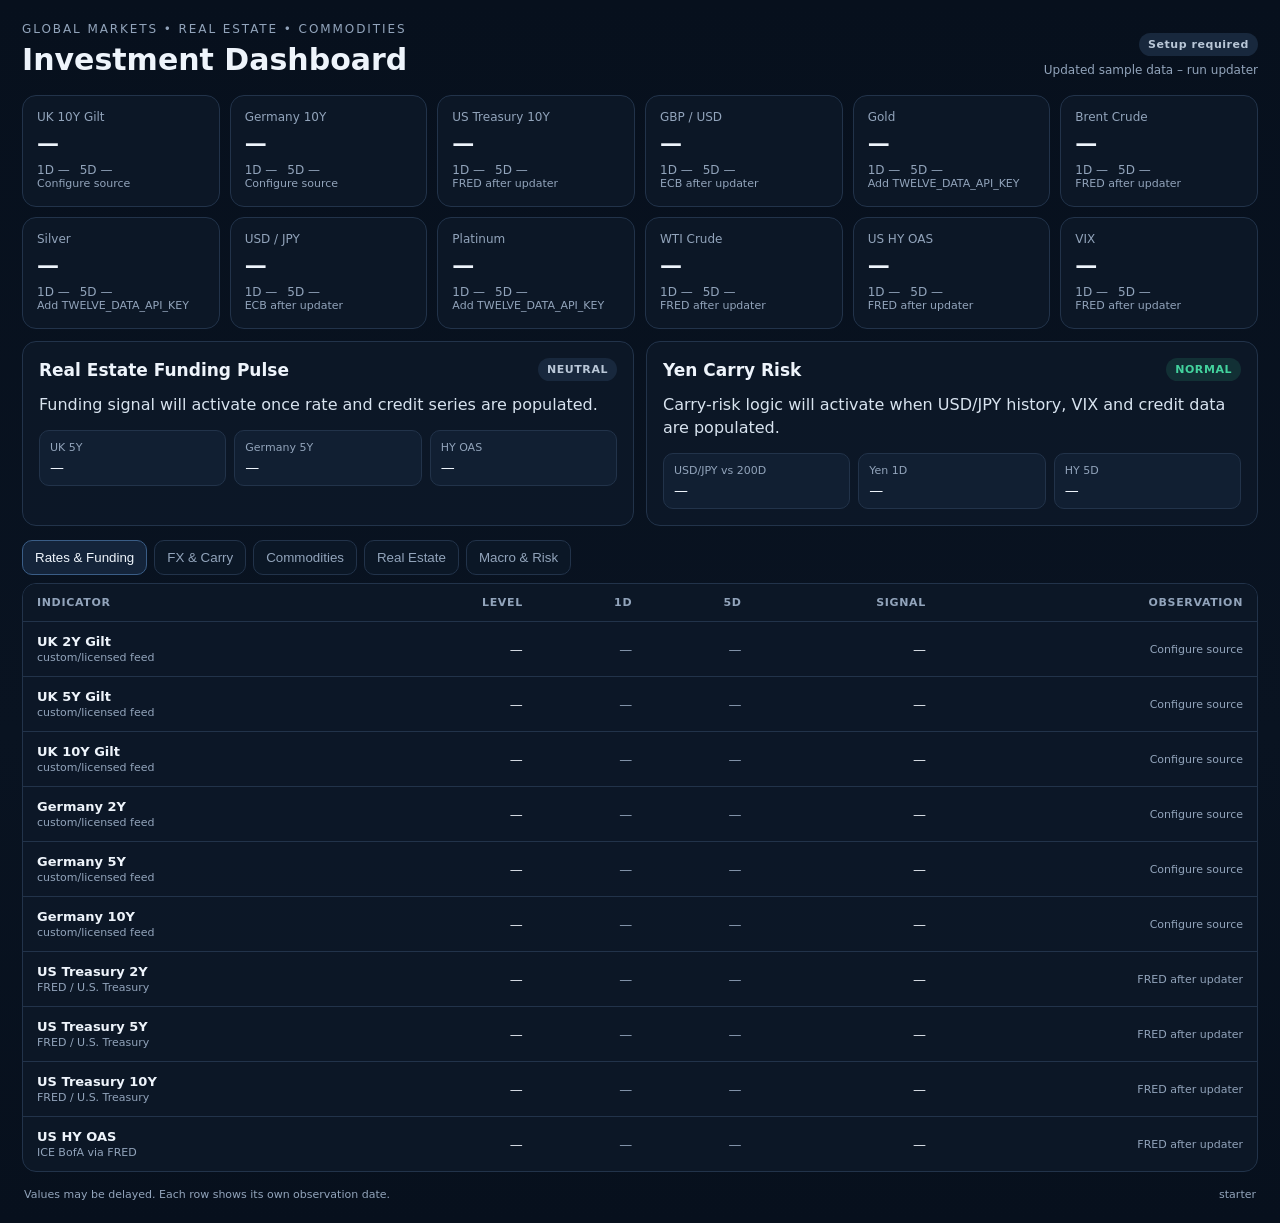
==== index.html @ 0cb86e8f "Add files via upload" ====
<!doctype html>
<html lang="en">
<head>
  <meta charset="utf-8" />
  <meta name="viewport" content="width=device-width, initial-scale=1" />
  <meta name="theme-color" content="#0b1220" />
  <title>Market & Real Estate Dashboard</title>
  <link rel="stylesheet" href="assets/dashboard.css" />
</head>
<body>
  <main class="shell">
    <header class="topbar">
      <div>
        <p class="eyebrow">GLOBAL MARKETS • REAL ESTATE • COMMODITIES</p>
        <h1>Investment Dashboard</h1>
      </div>
      <div class="status-wrap">
        <span id="market-status" class="pill neutral">Loading</span>
        <div class="asof" id="asof">As of —</div>
      </div>
    </header>

    <section class="headline-grid" id="headline-grid"></section>

    <section class="signal-row">
      <article class="panel signal-panel">
        <div class="panel-head"><h2>Real Estate Funding Pulse</h2><span id="re-signal" class="pill neutral">—</span></div>
        <p id="re-summary" class="summary">Loading funding conditions…</p>
        <div class="mini-grid" id="re-drivers"></div>
      </article>
      <article class="panel signal-panel">
        <div class="panel-head"><h2>Yen Carry Risk</h2><span id="carry-signal" class="pill neutral">—</span></div>
        <p id="carry-summary" class="summary">Loading carry indicators…</p>
        <div class="mini-grid" id="carry-drivers"></div>
      </article>
    </section>

    <nav class="tabs" aria-label="Dashboard sections">
      <button class="tab active" data-tab="rates">Rates & Funding</button>
      <button class="tab" data-tab="fx">FX & Carry</button>
      <button class="tab" data-tab="commodities">Commodities</button>
      <button class="tab" data-tab="realestate">Real Estate</button>
      <button class="tab" data-tab="risk">Macro & Risk</button>
    </nav>

    <section id="tab-content" class="panel table-panel"></section>

    <footer>
      <span>Values may be delayed. Each row shows its own observation date.</span>
      <span id="build-id"></span>
    </footer>
  </main>
  <script src="assets/dashboard.js"></script>
</body>
</html>
---- assets/dashboard.css ----
:root{color-scheme:dark;--bg:#07101d;--panel:#0d1828;--panel2:#111f32;--text:#eef4fb;--muted:#92a4bb;--line:#22334a;--green:#43d39e;--amber:#f1b84b;--red:#ff6b6b;--blue:#73a7ff}
*{box-sizing:border-box}body{margin:0;background:linear-gradient(180deg,#07101d,#091321 60%,#07101d);color:var(--text);font-family:Inter,ui-sans-serif,system-ui,-apple-system,BlinkMacSystemFont,"Segoe UI",sans-serif}.shell{max-width:1320px;margin:auto;padding:22px}.topbar{display:flex;justify-content:space-between;gap:24px;align-items:flex-end;margin-bottom:18px}.eyebrow{font-size:12px;letter-spacing:.16em;color:var(--muted);margin:0 0 6px}h1{font-size:30px;margin:0;font-weight:650}h2{font-size:17px;margin:0}.status-wrap{text-align:right}.asof{margin-top:7px;color:var(--muted);font-size:12px}.headline-grid{display:grid;grid-template-columns:repeat(6,minmax(0,1fr));gap:10px;margin-bottom:12px}.metric,.panel{background:rgba(13,24,40,.92);border:1px solid var(--line);border-radius:14px}.metric{padding:14px;min-height:112px}.metric .label{color:var(--muted);font-size:12px}.metric .value{font-size:22px;font-weight:650;margin:7px 0}.metric .moves{display:flex;gap:10px;font-size:12px}.up{color:var(--green)}.down{color:var(--red)}.flat{color:var(--muted)}.signal-row{display:grid;grid-template-columns:1fr 1fr;gap:12px;margin-bottom:14px}.signal-panel{padding:16px}.panel-head{display:flex;align-items:center;justify-content:space-between;gap:12px}.summary{color:#d8e3ef;margin:12px 0 14px;line-height:1.45}.mini-grid{display:grid;grid-template-columns:repeat(3,1fr);gap:8px}.mini{padding:10px;border:1px solid var(--line);border-radius:10px;background:var(--panel2)}.mini span{display:block}.mini .k{font-size:11px;color:var(--muted);margin-bottom:5px}.mini .v{font-size:14px}.pill{display:inline-flex;align-items:center;padding:5px 9px;border-radius:999px;font-size:11px;font-weight:700;letter-spacing:.05em}.pill.normal{background:rgba(67,211,158,.13);color:var(--green)}.pill.arm,.pill.confirm{background:rgba(241,184,75,.14);color:var(--amber)}.pill.fire{background:rgba(255,107,107,.15);color:var(--red)}.pill.neutral{background:#18283d;color:#b9c7d7}.tabs{display:flex;gap:7px;overflow:auto;padding-bottom:8px}.tab{appearance:none;border:1px solid var(--line);background:#0b1726;color:var(--muted);padding:9px 12px;border-radius:10px;cursor:pointer;white-space:nowrap}.tab.active{color:var(--text);border-color:#3a5d86;background:#14243a}.table-panel{overflow:hidden}.table-wrap{overflow-x:auto}table{width:100%;border-collapse:collapse;min-width:780px}th,td{padding:12px 14px;text-align:right;border-bottom:1px solid var(--line);font-size:13px}th:first-child,td:first-child{text-align:left}th{color:var(--muted);font-size:11px;text-transform:uppercase;letter-spacing:.06em;background:#0c1726}tr:last-child td{border-bottom:0}.source{color:var(--muted);font-size:11px}.stale{color:var(--amber)}footer{display:flex;justify-content:space-between;gap:20px;color:var(--muted);font-size:11px;padding:16px 2px 0}
@media(max-width:1050px){.headline-grid{grid-template-columns:repeat(3,1fr)}}@media(max-width:760px){.shell{padding:14px}.topbar{align-items:flex-start}.headline-grid{grid-template-columns:repeat(2,1fr)}.signal-row{grid-template-columns:1fr}.mini-grid{grid-template-columns:repeat(2,1fr)}h1{font-size:26px}.metric{min-height:100px}.metric .value{font-size:20px}}@media(max-width:430px){.shell{padding:10px}.headline-grid{gap:8px}.metric{padding:11px}.metric .value{font-size:18px}.topbar{gap:8px}.eyebrow{font-size:10px}.asof{max-width:130px}.mini-grid{grid-template-columns:1fr 1fr}}
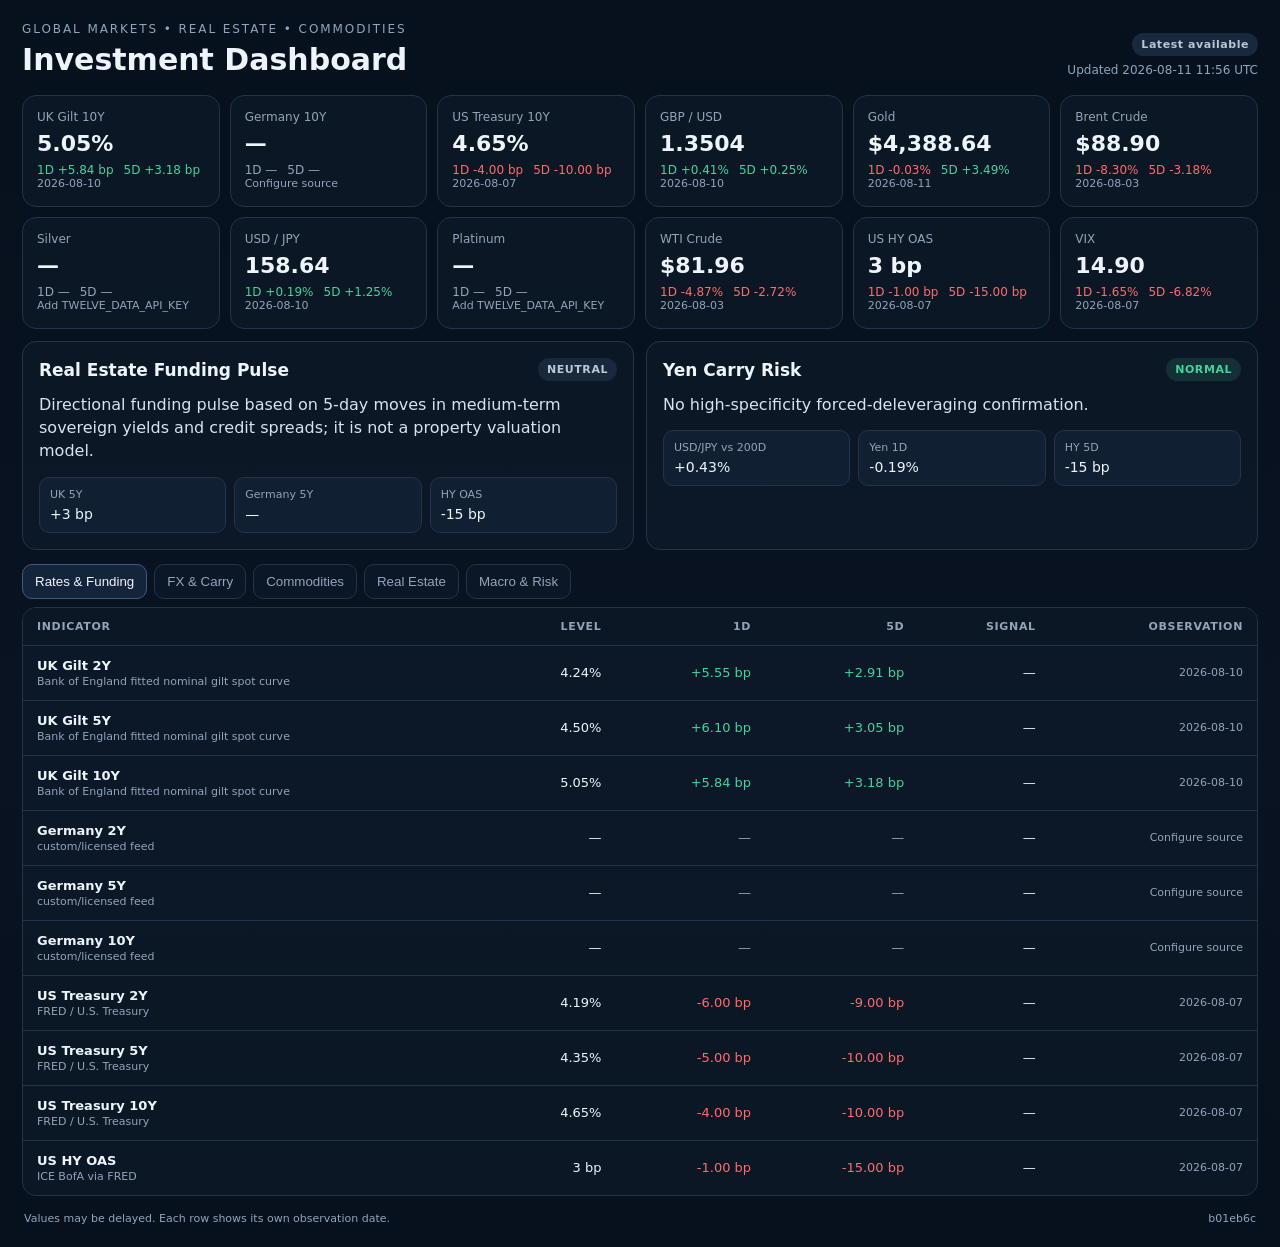
==== commit fb875ab6: "Update index.html" ====
--- a/index.html
+++ b/index.html
@@ -53,3 +53,4 @@
   <script src="assets/dashboard.js"></script>
 </body>
 </html>
+
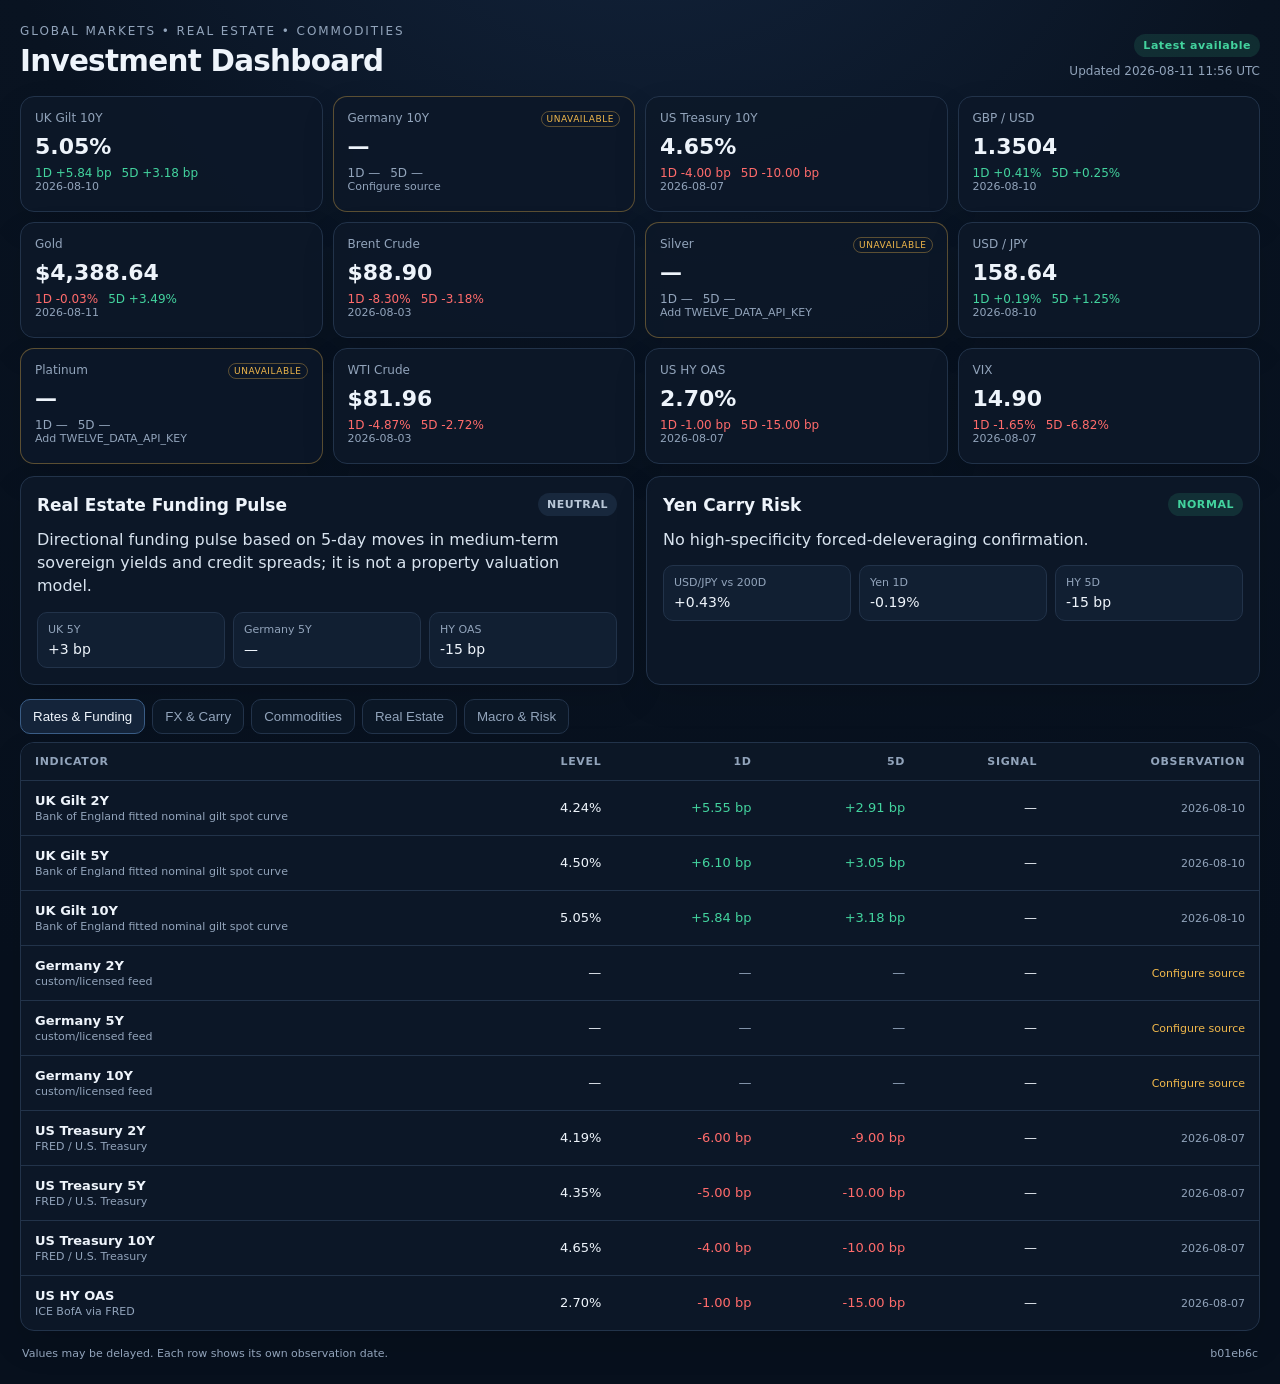
==== commit 78ca8f54: "Add files via upload" ====
--- a/index.html
+++ b/index.html
@@ -1,56 +1,56 @@
-<!doctype html>
-<html lang="en">
-<head>
-  <meta charset="utf-8" />
-  <meta name="viewport" content="width=device-width, initial-scale=1" />
-  <meta name="theme-color" content="#0b1220" />
-  <title>Market & Real Estate Dashboard</title>
-  <link rel="stylesheet" href="assets/dashboard.css" />
-</head>
-<body>
-  <main class="shell">
-    <header class="topbar">
-      <div>
-        <p class="eyebrow">GLOBAL MARKETS • REAL ESTATE • COMMODITIES</p>
-        <h1>Investment Dashboard</h1>
-      </div>
-      <div class="status-wrap">
-        <span id="market-status" class="pill neutral">Loading</span>
-        <div class="asof" id="asof">As of —</div>
-      </div>
-    </header>
-
-    <section class="headline-grid" id="headline-grid"></section>
-
-    <section class="signal-row">
-      <article class="panel signal-panel">
-        <div class="panel-head"><h2>Real Estate Funding Pulse</h2><span id="re-signal" class="pill neutral">—</span></div>
-        <p id="re-summary" class="summary">Loading funding conditions…</p>
-        <div class="mini-grid" id="re-drivers"></div>
-      </article>
-      <article class="panel signal-panel">
-        <div class="panel-head"><h2>Yen Carry Risk</h2><span id="carry-signal" class="pill neutral">—</span></div>
-        <p id="carry-summary" class="summary">Loading carry indicators…</p>
-        <div class="mini-grid" id="carry-drivers"></div>
-      </article>
-    </section>
-
-    <nav class="tabs" aria-label="Dashboard sections">
-      <button class="tab active" data-tab="rates">Rates & Funding</button>
-      <button class="tab" data-tab="fx">FX & Carry</button>
-      <button class="tab" data-tab="commodities">Commodities</button>
-      <button class="tab" data-tab="realestate">Real Estate</button>
-      <button class="tab" data-tab="risk">Macro & Risk</button>
-    </nav>
-
-    <section id="tab-content" class="panel table-panel"></section>
-
-    <footer>
-      <span>Values may be delayed. Each row shows its own observation date.</span>
-      <span id="build-id"></span>
-    </footer>
-  </main>
-  <script src="assets/dashboard.js"></script>
-</body>
-</html>
-
+<!doctype html>
+<html lang="en">
+<head>
+  <meta charset="utf-8" />
+  <meta name="viewport" content="width=device-width, initial-scale=1" />
+  <meta name="theme-color" content="#0b1220" />
+  <title>Market & Real Estate Dashboard</title>
+  <link rel="stylesheet" href="assets/dashboard.css" />
+</head>
+<body>
+  <main class="shell">
+    <header class="topbar">
+      <div>
+        <p class="eyebrow">GLOBAL MARKETS • REAL ESTATE • COMMODITIES</p>
+        <h1>Investment Dashboard</h1>
+      </div>
+      <div class="status-wrap">
+        <span id="market-status" class="pill neutral">Loading</span>
+        <div class="asof" id="asof">As of —</div>
+      </div>
+    </header>
+
+    <section class="headline-grid" id="headline-grid"></section>
+
+    <section class="signal-row">
+      <article class="panel signal-panel">
+        <div class="panel-head"><h2>Real Estate Funding Pulse</h2><span id="re-signal" class="pill neutral">—</span></div>
+        <p id="re-summary" class="summary">Loading funding conditions…</p>
+        <div class="mini-grid" id="re-drivers"></div>
+      </article>
+      <article class="panel signal-panel">
+        <div class="panel-head"><h2>Yen Carry Risk</h2><span id="carry-signal" class="pill neutral">—</span></div>
+        <p id="carry-summary" class="summary">Loading carry indicators…</p>
+        <div class="mini-grid" id="carry-drivers"></div>
+      </article>
+    </section>
+
+    <nav class="tabs" aria-label="Dashboard sections">
+      <button class="tab active" data-tab="rates">Rates & Funding</button>
+      <button class="tab" data-tab="fx">FX & Carry</button>
+      <button class="tab" data-tab="commodities">Commodities</button>
+      <button class="tab" data-tab="realestate">Real Estate</button>
+      <button class="tab" data-tab="risk">Macro & Risk</button>
+    </nav>
+
+    <section id="tab-content" class="panel table-panel"></section>
+
+    <footer>
+      <span>Values may be delayed. Each row shows its own observation date.</span>
+      <span id="build-id"></span>
+    </footer>
+  </main>
+  <script src="assets/dashboard.js"></script>
+</body>
+</html>
+
--- a/assets/dashboard.css
+++ b/assets/dashboard.css
@@ -1,3 +1,6 @@
 :root{color-scheme:dark;--bg:#07101d;--panel:#0d1828;--panel2:#111f32;--text:#eef4fb;--muted:#92a4bb;--line:#22334a;--green:#43d39e;--amber:#f1b84b;--red:#ff6b6b;--blue:#73a7ff}
-*{box-sizing:border-box}body{margin:0;background:linear-gradient(180deg,#07101d,#091321 60%,#07101d);color:var(--text);font-family:Inter,ui-sans-serif,system-ui,-apple-system,BlinkMacSystemFont,"Segoe UI",sans-serif}.shell{max-width:1320px;margin:auto;padding:22px}.topbar{display:flex;justify-content:space-between;gap:24px;align-items:flex-end;margin-bottom:18px}.eyebrow{font-size:12px;letter-spacing:.16em;color:var(--muted);margin:0 0 6px}h1{font-size:30px;margin:0;font-weight:650}h2{font-size:17px;margin:0}.status-wrap{text-align:right}.asof{margin-top:7px;color:var(--muted);font-size:12px}.headline-grid{display:grid;grid-template-columns:repeat(6,minmax(0,1fr));gap:10px;margin-bottom:12px}.metric,.panel{background:rgba(13,24,40,.92);border:1px solid var(--line);border-radius:14px}.metric{padding:14px;min-height:112px}.metric .label{color:var(--muted);font-size:12px}.metric .value{font-size:22px;font-weight:650;margin:7px 0}.metric .moves{display:flex;gap:10px;font-size:12px}.up{color:var(--green)}.down{color:var(--red)}.flat{color:var(--muted)}.signal-row{display:grid;grid-template-columns:1fr 1fr;gap:12px;margin-bottom:14px}.signal-panel{padding:16px}.panel-head{display:flex;align-items:center;justify-content:space-between;gap:12px}.summary{color:#d8e3ef;margin:12px 0 14px;line-height:1.45}.mini-grid{display:grid;grid-template-columns:repeat(3,1fr);gap:8px}.mini{padding:10px;border:1px solid var(--line);border-radius:10px;background:var(--panel2)}.mini span{display:block}.mini .k{font-size:11px;color:var(--muted);margin-bottom:5px}.mini .v{font-size:14px}.pill{display:inline-flex;align-items:center;padding:5px 9px;border-radius:999px;font-size:11px;font-weight:700;letter-spacing:.05em}.pill.normal{background:rgba(67,211,158,.13);color:var(--green)}.pill.arm,.pill.confirm{background:rgba(241,184,75,.14);color:var(--amber)}.pill.fire{background:rgba(255,107,107,.15);color:var(--red)}.pill.neutral{background:#18283d;color:#b9c7d7}.tabs{display:flex;gap:7px;overflow:auto;padding-bottom:8px}.tab{appearance:none;border:1px solid var(--line);background:#0b1726;color:var(--muted);padding:9px 12px;border-radius:10px;cursor:pointer;white-space:nowrap}.tab.active{color:var(--text);border-color:#3a5d86;background:#14243a}.table-panel{overflow:hidden}.table-wrap{overflow-x:auto}table{width:100%;border-collapse:collapse;min-width:780px}th,td{padding:12px 14px;text-align:right;border-bottom:1px solid var(--line);font-size:13px}th:first-child,td:first-child{text-align:left}th{color:var(--muted);font-size:11px;text-transform:uppercase;letter-spacing:.06em;background:#0c1726}tr:last-child td{border-bottom:0}.source{color:var(--muted);font-size:11px}.stale{color:var(--amber)}footer{display:flex;justify-content:space-between;gap:20px;color:var(--muted);font-size:11px;padding:16px 2px 0}
-@media(max-width:1050px){.headline-grid{grid-template-columns:repeat(3,1fr)}}@media(max-width:760px){.shell{padding:14px}.topbar{align-items:flex-start}.headline-grid{grid-template-columns:repeat(2,1fr)}.signal-row{grid-template-columns:1fr}.mini-grid{grid-template-columns:repeat(2,1fr)}h1{font-size:26px}.metric{min-height:100px}.metric .value{font-size:20px}}@media(max-width:430px){.shell{padding:10px}.headline-grid{gap:8px}.metric{padding:11px}.metric .value{font-size:18px}.topbar{gap:8px}.eyebrow{font-size:10px}.asof{max-width:130px}.mini-grid{grid-template-columns:1fr 1fr}}
+*{box-sizing:border-box}html{background:var(--bg)}body{margin:0;min-width:320px;background:radial-gradient(circle at 50% -20%,#142640 0,#091321 38%,#07101d 78%);color:var(--text);font-family:Inter,ui-sans-serif,system-ui,-apple-system,BlinkMacSystemFont,"Segoe UI",sans-serif}.shell{width:min(1840px,calc(100% - 40px));margin:auto;padding:24px 0}.topbar{display:flex;justify-content:space-between;gap:24px;align-items:flex-end;margin-bottom:18px}.eyebrow{font-size:12px;letter-spacing:.16em;color:var(--muted);margin:0 0 6px}h1{font-size:clamp(27px,2.3vw,38px);margin:0;font-weight:650;letter-spacing:-.025em}h2{font-size:17px;margin:0}.status-wrap{text-align:right}.asof{margin-top:7px;color:var(--muted);font-size:12px}.headline-grid{display:grid;grid-template-columns:repeat(6,minmax(150px,1fr));gap:10px;margin-bottom:12px}.metric,.panel{background:rgba(13,24,40,.9);border:1px solid var(--line);border-radius:14px;box-shadow:0 14px 35px rgba(0,0,0,.1)}.metric{padding:14px;min-height:116px}.metric-top{display:flex;justify-content:space-between;gap:8px;align-items:flex-start}.metric .label{color:var(--muted);font-size:12px;line-height:1.3}.metric .value{font-size:22px;font-weight:650;margin:7px 0}.metric .moves{display:flex;flex-wrap:wrap;gap:5px 10px;font-size:12px}.metric.stale,.metric.unavailable{border-color:rgba(241,184,75,.35)}.up{color:var(--green)}.down{color:var(--red)}.flat{color:var(--muted)}.signal-row{display:grid;grid-template-columns:1fr 1fr;gap:12px;margin-bottom:14px}.signal-panel{padding:16px}.panel-head{display:flex;align-items:center;justify-content:space-between;gap:12px}.summary{color:#d8e3ef;margin:12px 0 14px;line-height:1.45}.mini-grid{display:grid;grid-template-columns:repeat(auto-fit,minmax(115px,1fr));gap:8px}.mini{padding:10px;border:1px solid var(--line);border-radius:10px;background:var(--panel2)}.mini span{display:block}.mini .k{font-size:11px;color:var(--muted);margin-bottom:5px}.mini .v{font-size:14px}.pill{display:inline-flex;align-items:center;padding:5px 9px;border-radius:999px;font-size:11px;font-weight:700;letter-spacing:.05em}.pill.normal,.pill.supportive{background:rgba(67,211,158,.13);color:var(--green)}.pill.arm,.pill.confirm,.pill.tightening{background:rgba(241,184,75,.14);color:var(--amber)}.pill.fire{background:rgba(255,107,107,.15);color:var(--red)}.pill.neutral{background:#18283d;color:#b9c7d7}.data-state{font-size:9px;text-transform:uppercase;letter-spacing:.06em;color:var(--amber);border:1px solid rgba(241,184,75,.35);border-radius:999px;padding:2px 5px}.data-state.proxy{color:var(--blue);border-color:rgba(115,167,255,.35)}.tabs{display:flex;gap:7px;overflow:auto;padding-bottom:8px;scrollbar-width:thin}.tab{appearance:none;border:1px solid var(--line);background:#0b1726;color:var(--muted);padding:9px 12px;border-radius:10px;cursor:pointer;white-space:nowrap}.tab:hover,.tab:focus-visible{border-color:#4d7099;color:var(--text)}.tab.active{color:var(--text);border-color:#3a5d86;background:#14243a}.table-panel{overflow:hidden}.table-wrap{overflow-x:auto}table{width:100%;border-collapse:collapse;min-width:800px}th,td{padding:12px 14px;text-align:right;border-bottom:1px solid var(--line);font-size:13px}th:first-child,td:first-child{text-align:left}th{color:var(--muted);font-size:11px;text-transform:uppercase;letter-spacing:.06em;background:#0c1726;position:sticky;top:0}tr:last-child td{border-bottom:0}tr:hover td{background:rgba(115,167,255,.025)}.source{color:var(--muted);font-size:11px}.observation{font-size:11px;color:var(--muted)}.observation.stale,.observation.unavailable{color:var(--amber)}.observation.proxy{color:var(--blue)}footer{display:flex;justify-content:space-between;gap:20px;color:var(--muted);font-size:11px;padding:16px 2px 0}
+@media(max-width:1450px){.headline-grid{grid-template-columns:repeat(4,minmax(150px,1fr))}}
+@media(max-width:980px){.shell{width:min(100% - 28px,900px)}.headline-grid{grid-template-columns:repeat(3,minmax(0,1fr))}.signal-row{grid-template-columns:1fr}}
+@media(max-width:680px){.shell{width:calc(100% - 22px);padding:14px 0}.topbar{align-items:flex-start}.headline-grid{grid-template-columns:repeat(2,minmax(0,1fr));gap:8px}.mini-grid{grid-template-columns:repeat(2,minmax(0,1fr))}.metric{min-height:104px;padding:12px}.metric .value{font-size:20px}.status-wrap{max-width:145px}.eyebrow{font-size:10px}.asof{line-height:1.35}footer{flex-direction:column;gap:5px}}
+@media(max-width:390px){.shell{width:calc(100% - 16px)}.topbar{gap:8px}.headline-grid{grid-template-columns:1fr 1fr}.metric{padding:10px}.metric .value{font-size:18px}.metric .moves{font-size:11px}.mini-grid{grid-template-columns:1fr 1fr}}
